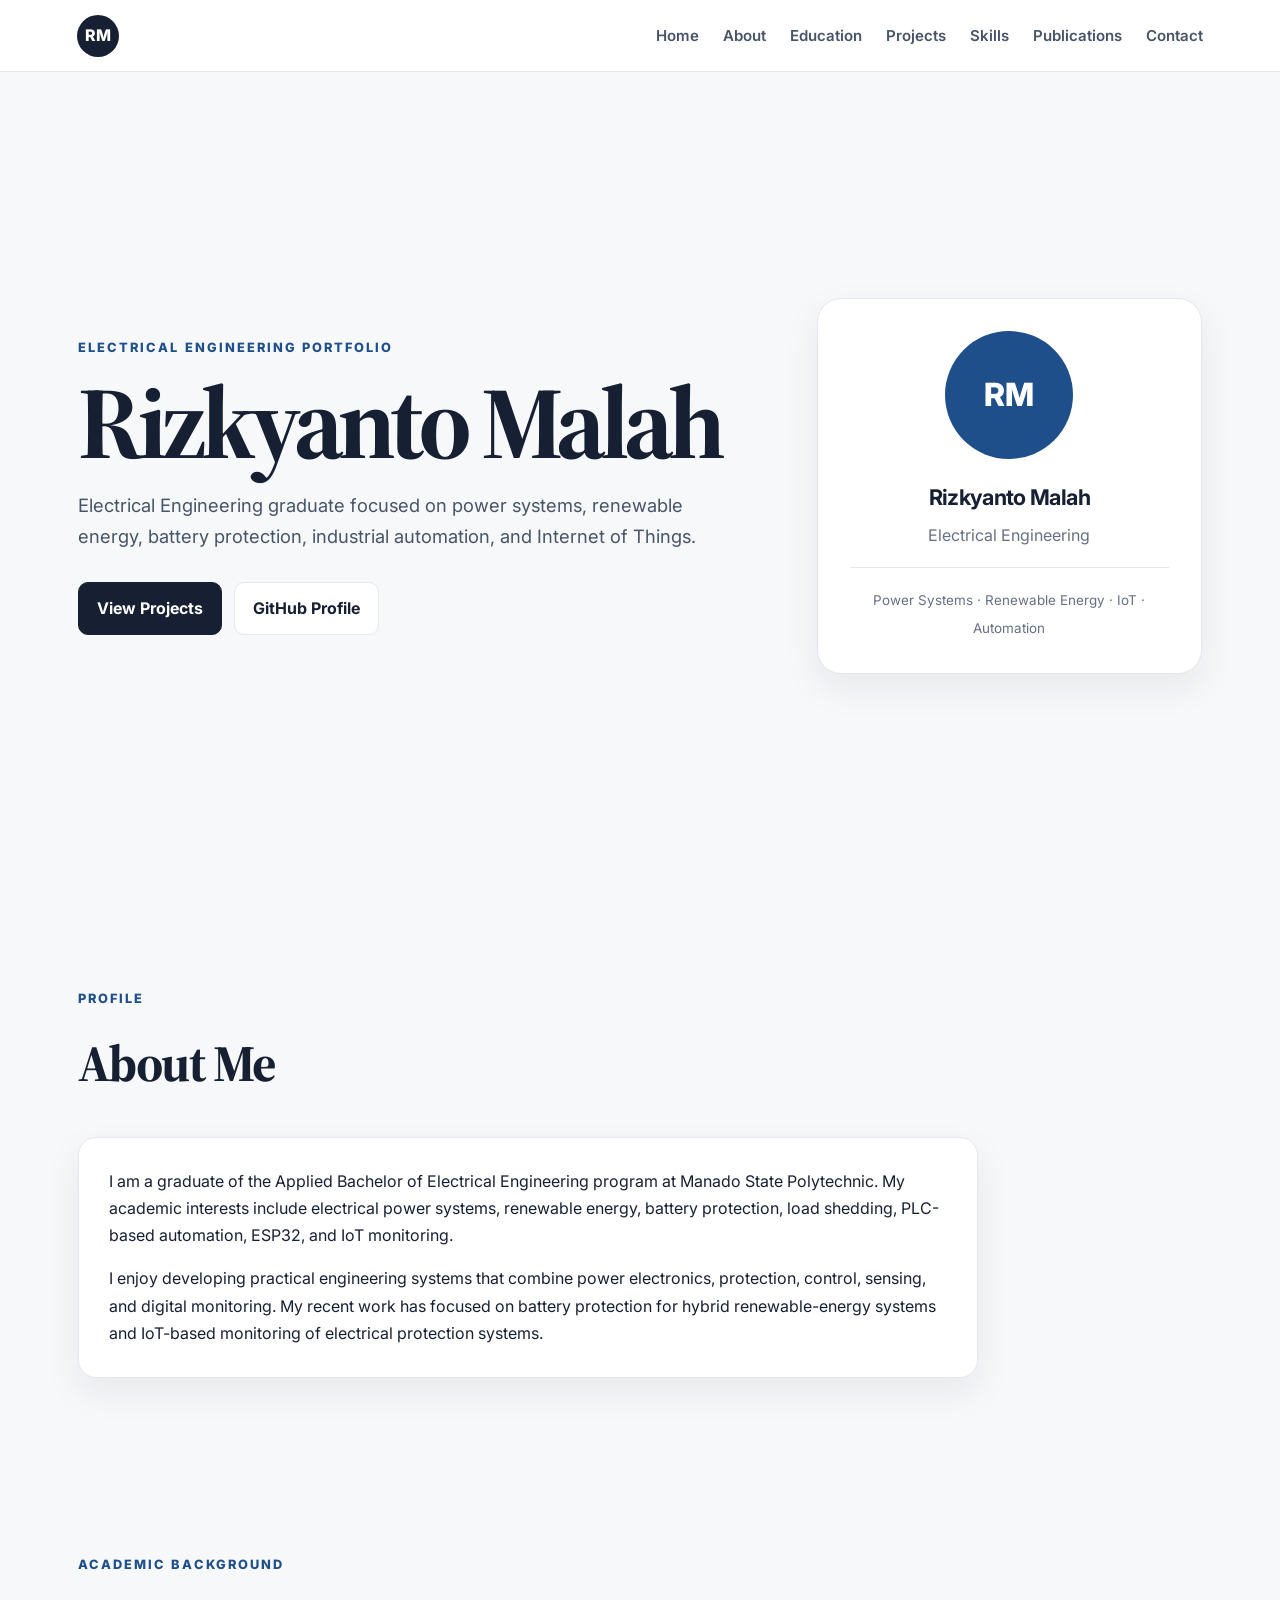
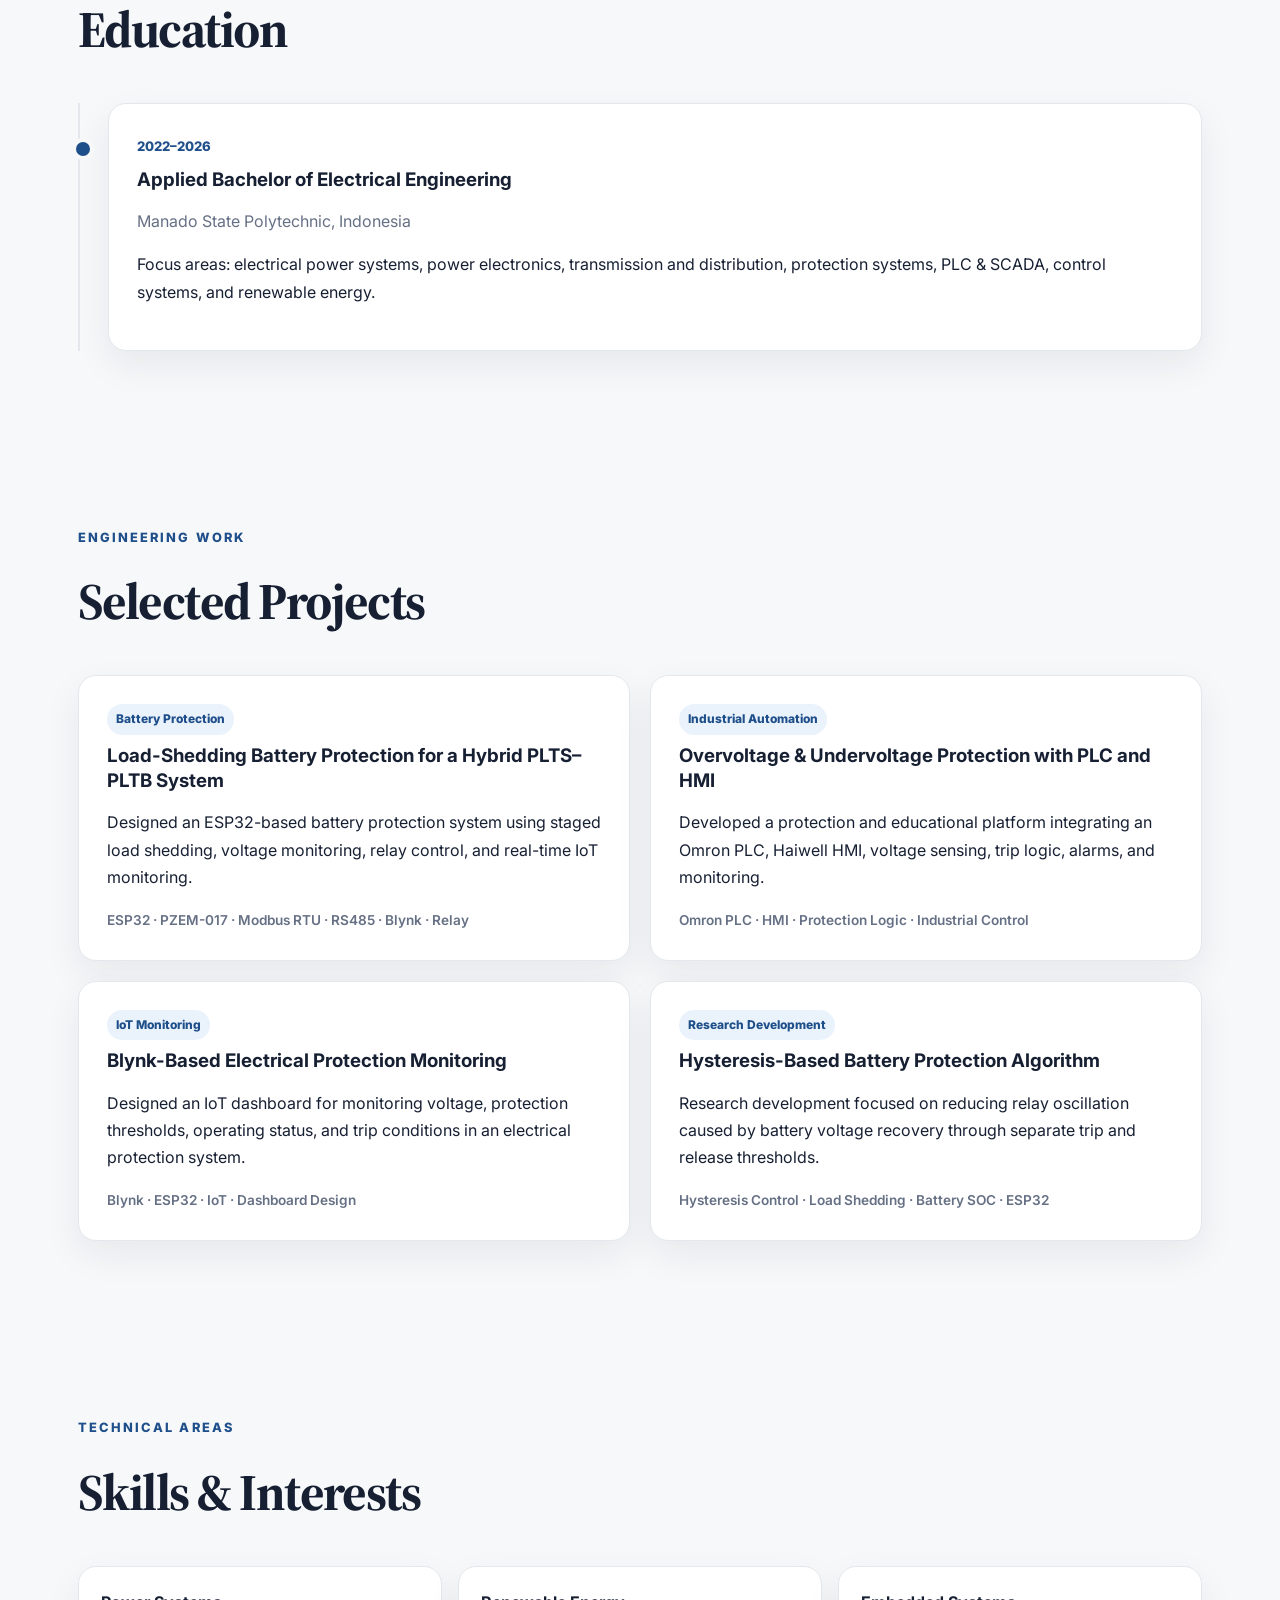
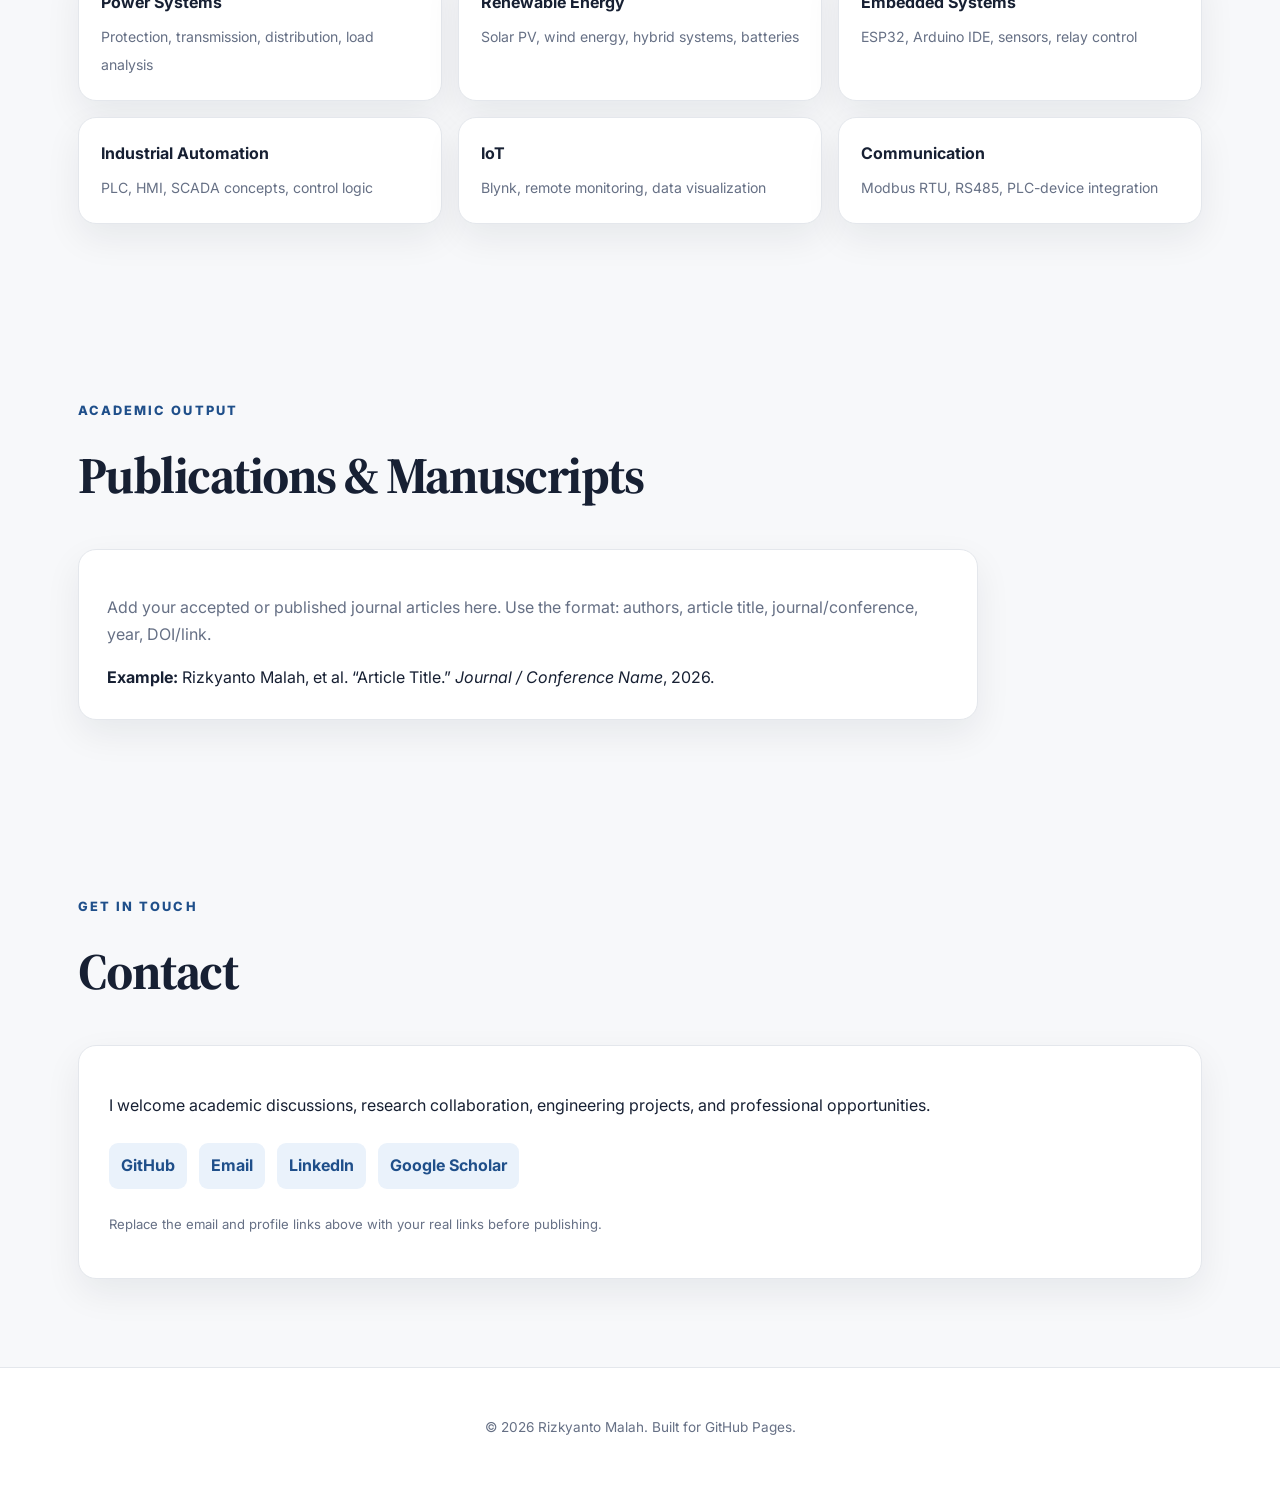
==== index.html @ 4e8d1010 "Add files via upload" ====
<!DOCTYPE html>
<html lang="en">
<head>
  <meta charset="UTF-8" />
  <meta name="viewport" content="width=device-width, initial-scale=1.0" />
  <meta name="description" content="Academic portfolio of Rizkyanto Malah - Electrical Engineering, Power Systems, Renewable Energy, IoT and Automation." />
  <title>Rizkyanto Malah | Electrical Engineering</title>
  <link rel="preconnect" href="https://fonts.googleapis.com">
  <link rel="preconnect" href="https://fonts.gstatic.com" crossorigin>
  <link href="https://fonts.googleapis.com/css2?family=Inter:wght@400;500;600;700;800&family=Source+Serif+4:wght@500;600&display=swap" rel="stylesheet">
  <link rel="stylesheet" href="style.css" />
</head>
<body>
  <header class="topbar">
    <a class="brand" href="#home">RM</a>
    <button class="menu-btn" aria-label="Toggle navigation" onclick="toggleMenu()">☰</button>
    <nav id="nav">
      <a href="#home">Home</a>
      <a href="#about">About</a>
      <a href="#education">Education</a>
      <a href="#projects">Projects</a>
      <a href="#skills">Skills</a>
      <a href="#publications">Publications</a>
      <a href="#contact">Contact</a>
    </nav>
  </header>

  <main>
    <section id="home" class="hero section">
      <div class="hero-copy">
        <p class="eyebrow">Electrical Engineering Portfolio</p>
        <h1>Rizkyanto Malah</h1>
        <p class="lead">
          Electrical Engineering graduate focused on power systems, renewable energy,
          battery protection, industrial automation, and Internet of Things.
        </p>
        <div class="hero-actions">
          <a class="btn primary" href="#projects">View Projects</a>
          <a class="btn ghost" href="https://github.com/rizkyantomalah" target="_blank" rel="noopener">GitHub Profile</a>
        </div>
      </div>
      <div class="profile-card">
        <div class="avatar">RM</div>
        <h2>Rizkyanto Malah</h2>
        <p>Electrical Engineering</p>
        <div class="mini-line"></div>
        <span>Power Systems · Renewable Energy · IoT · Automation</span>
      </div>
    </section>

    <section id="about" class="section">
      <div class="section-heading">
        <p class="eyebrow">Profile</p>
        <h2>About Me</h2>
      </div>
      <div class="prose card">
        <p>
          I am a graduate of the Applied Bachelor of Electrical Engineering program at
          Manado State Polytechnic. My academic interests include electrical power systems,
          renewable energy, battery protection, load shedding, PLC-based automation, ESP32,
          and IoT monitoring.
        </p>
        <p>
          I enjoy developing practical engineering systems that combine power electronics,
          protection, control, sensing, and digital monitoring. My recent work has focused on
          battery protection for hybrid renewable-energy systems and IoT-based monitoring of
          electrical protection systems.
        </p>
      </div>
    </section>

    <section id="education" class="section">
      <div class="section-heading">
        <p class="eyebrow">Academic Background</p>
        <h2>Education</h2>
      </div>
      <div class="timeline">
        <article class="timeline-item card">
          <span class="year">2022–2026</span>
          <h3>Applied Bachelor of Electrical Engineering</h3>
          <p class="muted">Manado State Polytechnic, Indonesia</p>
          <p>
            Focus areas: electrical power systems, power electronics, transmission and
            distribution, protection systems, PLC & SCADA, control systems, and renewable energy.
          </p>
        </article>
      </div>
    </section>

    <section id="projects" class="section">
      <div class="section-heading">
        <p class="eyebrow">Engineering Work</p>
        <h2>Selected Projects</h2>
      </div>

      <div class="grid">
        <article class="project card">
          <span class="tag">Battery Protection</span>
          <h3>Load-Shedding Battery Protection for a Hybrid PLTS–PLTB System</h3>
          <p>
            Designed an ESP32-based battery protection system using staged load shedding,
            voltage monitoring, relay control, and real-time IoT monitoring.
          </p>
          <div class="tech">ESP32 · PZEM-017 · Modbus RTU · RS485 · Blynk · Relay</div>
        </article>

        <article class="project card">
          <span class="tag">Industrial Automation</span>
          <h3>Overvoltage & Undervoltage Protection with PLC and HMI</h3>
          <p>
            Developed a protection and educational platform integrating an Omron PLC,
            Haiwell HMI, voltage sensing, trip logic, alarms, and monitoring.
          </p>
          <div class="tech">Omron PLC · HMI · Protection Logic · Industrial Control</div>
        </article>

        <article class="project card">
          <span class="tag">IoT Monitoring</span>
          <h3>Blynk-Based Electrical Protection Monitoring</h3>
          <p>
            Designed an IoT dashboard for monitoring voltage, protection thresholds,
            operating status, and trip conditions in an electrical protection system.
          </p>
          <div class="tech">Blynk · ESP32 · IoT · Dashboard Design</div>
        </article>

        <article class="project card">
          <span class="tag">Research Development</span>
          <h3>Hysteresis-Based Battery Protection Algorithm</h3>
          <p>
            Research development focused on reducing relay oscillation caused by battery
            voltage recovery through separate trip and release thresholds.
          </p>
          <div class="tech">Hysteresis Control · Load Shedding · Battery SOC · ESP32</div>
        </article>
      </div>
    </section>

    <section id="skills" class="section">
      <div class="section-heading">
        <p class="eyebrow">Technical Areas</p>
        <h2>Skills & Interests</h2>
      </div>
      <div class="skills-grid">
        <div class="card skill"><strong>Power Systems</strong><span>Protection, transmission, distribution, load analysis</span></div>
        <div class="card skill"><strong>Renewable Energy</strong><span>Solar PV, wind energy, hybrid systems, batteries</span></div>
        <div class="card skill"><strong>Embedded Systems</strong><span>ESP32, Arduino IDE, sensors, relay control</span></div>
        <div class="card skill"><strong>Industrial Automation</strong><span>PLC, HMI, SCADA concepts, control logic</span></div>
        <div class="card skill"><strong>IoT</strong><span>Blynk, remote monitoring, data visualization</span></div>
        <div class="card skill"><strong>Communication</strong><span>Modbus RTU, RS485, PLC-device integration</span></div>
      </div>
    </section>

    <section id="publications" class="section">
      <div class="section-heading">
        <p class="eyebrow">Academic Output</p>
        <h2>Publications & Manuscripts</h2>
      </div>
      <div class="card publication">
        <p class="muted">
          Add your accepted or published journal articles here. Use the format:
          authors, article title, journal/conference, year, DOI/link.
        </p>
        <p class="example">
          <strong>Example:</strong> Rizkyanto Malah, et al. “Article Title.”
          <em>Journal / Conference Name</em>, 2026.
        </p>
      </div>
    </section>

    <section id="contact" class="section contact">
      <div class="section-heading">
        <p class="eyebrow">Get in Touch</p>
        <h2>Contact</h2>
      </div>
      <div class="contact-card card">
        <p>
          I welcome academic discussions, research collaboration, engineering projects,
          and professional opportunities.
        </p>
        <div class="contact-links">
          <a href="https://github.com/rizkyantomalah" target="_blank" rel="noopener">GitHub</a>
          <a href="mailto:YOUR_EMAIL@example.com">Email</a>
          <a href="#" title="Replace with your LinkedIn URL">LinkedIn</a>
          <a href="#" title="Replace with your Google Scholar URL">Google Scholar</a>
        </div>
        <p class="note">Replace the email and profile links above with your real links before publishing.</p>
      </div>
    </section>
  </main>

  <footer>
    <p>© <span id="year"></span> Rizkyanto Malah. Built for GitHub Pages.</p>
  </footer>

  <script src="script.js"></script>
</body>
</html>
---- style.css ----
*{box-sizing:border-box}
:root{
  --bg:#f7f8fa;
  --card:#ffffff;
  --text:#172033;
  --muted:#667085;
  --line:#e4e7ec;
  --accent:#1f4f8a;
  --accent-soft:#eaf2fb;
  --shadow:0 14px 36px rgba(16,24,40,.07);
}
html{scroll-behavior:smooth}
body{
  margin:0;
  font-family:Inter,system-ui,-apple-system,Segoe UI,sans-serif;
  color:var(--text);
  background:var(--bg);
  line-height:1.7;
}
a{color:inherit}
.topbar{
  position:sticky; top:0; z-index:30;
  display:flex; align-items:center; gap:28px;
  min-height:72px; padding:0 6vw;
  background:rgba(255,255,255,.94);
  backdrop-filter:blur(14px);
  border-bottom:1px solid var(--line);
}
.brand{
  width:42px;height:42px;display:grid;place-items:center;
  text-decoration:none;font-weight:800;border-radius:50%;
  background:var(--text);color:#fff;
}
nav{display:flex;gap:24px;margin-left:auto}
nav a{text-decoration:none;font-size:.94rem;font-weight:600;color:#475467}
nav a:hover{color:var(--accent)}
.menu-btn{display:none;margin-left:auto;border:0;background:none;font-size:1.5rem}
main{max-width:1180px;margin:auto}
.section{padding:88px 28px}
.hero{
  min-height:calc(100vh - 72px);
  display:grid;grid-template-columns:1.4fr .8fr;
  gap:64px;align-items:center;
}
.eyebrow{
  margin:0 0 10px;
  color:var(--accent);font-size:.8rem;font-weight:800;
  text-transform:uppercase;letter-spacing:.16em;
}
h1{
  font-family:"Source Serif 4",serif;
  margin:.15em 0;font-size:clamp(3rem,8vw,6.6rem);
  line-height:.95;letter-spacing:-.055em;
}
h2{
  font-family:"Source Serif 4",serif;
  margin:0;font-size:clamp(2rem,4vw,3.3rem);
  letter-spacing:-.03em;
}
h3{line-height:1.35;margin:.5rem 0 .7rem}
.lead{max-width:750px;font-size:1.15rem;color:#475467}
.hero-actions{display:flex;gap:12px;flex-wrap:wrap;margin-top:30px}
.btn{
  padding:12px 18px;border-radius:10px;text-decoration:none;font-weight:700;
  border:1px solid var(--line)
}
.btn.primary{background:var(--text);color:#fff;border-color:var(--text)}
.btn.ghost{background:#fff}
.profile-card{
  background:var(--card);border:1px solid var(--line);border-radius:24px;
  box-shadow:var(--shadow);padding:32px;text-align:center;
}
.avatar{
  width:128px;height:128px;border-radius:50%;
  display:grid;place-items:center;margin:0 auto 20px;
  font-size:2rem;font-weight:800;color:#fff;background:var(--accent);
}
.profile-card h2{font-family:Inter,sans-serif;font-size:1.35rem}
.profile-card p{margin:.4rem 0;color:var(--muted)}
.profile-card span{font-size:.84rem;color:var(--muted)}
.mini-line{height:1px;background:var(--line);margin:18px 0}
.section-heading{margin-bottom:30px}
.card{
  background:var(--card);border:1px solid var(--line);
  border-radius:18px;box-shadow:var(--shadow);
}
.prose{padding:30px;max-width:900px}
.prose p:first-child{margin-top:0}
.prose p:last-child{margin-bottom:0}
.timeline{border-left:2px solid var(--line);padding-left:28px}
.timeline-item{padding:28px;position:relative}
.timeline-item:before{
  content:"";position:absolute;left:-37px;top:34px;
  width:14px;height:14px;border-radius:50%;
  background:var(--accent);border:4px solid var(--bg)
}
.year{font-size:.82rem;font-weight:800;color:var(--accent)}
.muted{color:var(--muted)}
.grid{
  display:grid;grid-template-columns:repeat(2,minmax(0,1fr));
  gap:20px
}
.project{padding:28px;transition:.2s ease}
.project:hover{transform:translateY(-3px)}
.tag{
  display:inline-block;padding:5px 9px;border-radius:999px;
  background:var(--accent-soft);color:var(--accent);
  font-size:.75rem;font-weight:800
}
.tech{margin-top:18px;color:var(--muted);font-size:.85rem;font-weight:600}
.skills-grid{
  display:grid;grid-template-columns:repeat(3,minmax(0,1fr));
  gap:16px
}
.skill{padding:22px}
.skill strong{display:block;margin-bottom:7px}
.skill span{font-size:.88rem;color:var(--muted)}
.publication{padding:28px;max-width:900px}
.example{margin-bottom:0}
.contact-card{padding:30px}
.contact-links{display:flex;gap:12px;flex-wrap:wrap;margin:24px 0}
.contact-links a{
  text-decoration:none;font-weight:700;padding:9px 12px;
  background:var(--accent-soft);color:var(--accent);border-radius:9px
}
.note{font-size:.82rem;color:var(--muted)}
footer{
  text-align:center;padding:34px 20px;border-top:1px solid var(--line);
  color:var(--muted);font-size:.85rem;background:#fff
}
@media(max-width:820px){
  .hero{grid-template-columns:1fr;gap:35px;padding-top:55px}
  .profile-card{max-width:460px}
  .grid,.skills-grid{grid-template-columns:1fr}
  .menu-btn{display:block}
  nav{
    display:none;position:absolute;left:0;right:0;top:72px;
    background:#fff;border-bottom:1px solid var(--line);
    padding:18px 6vw;flex-direction:column;gap:14px
  }
  nav.open{display:flex}
}
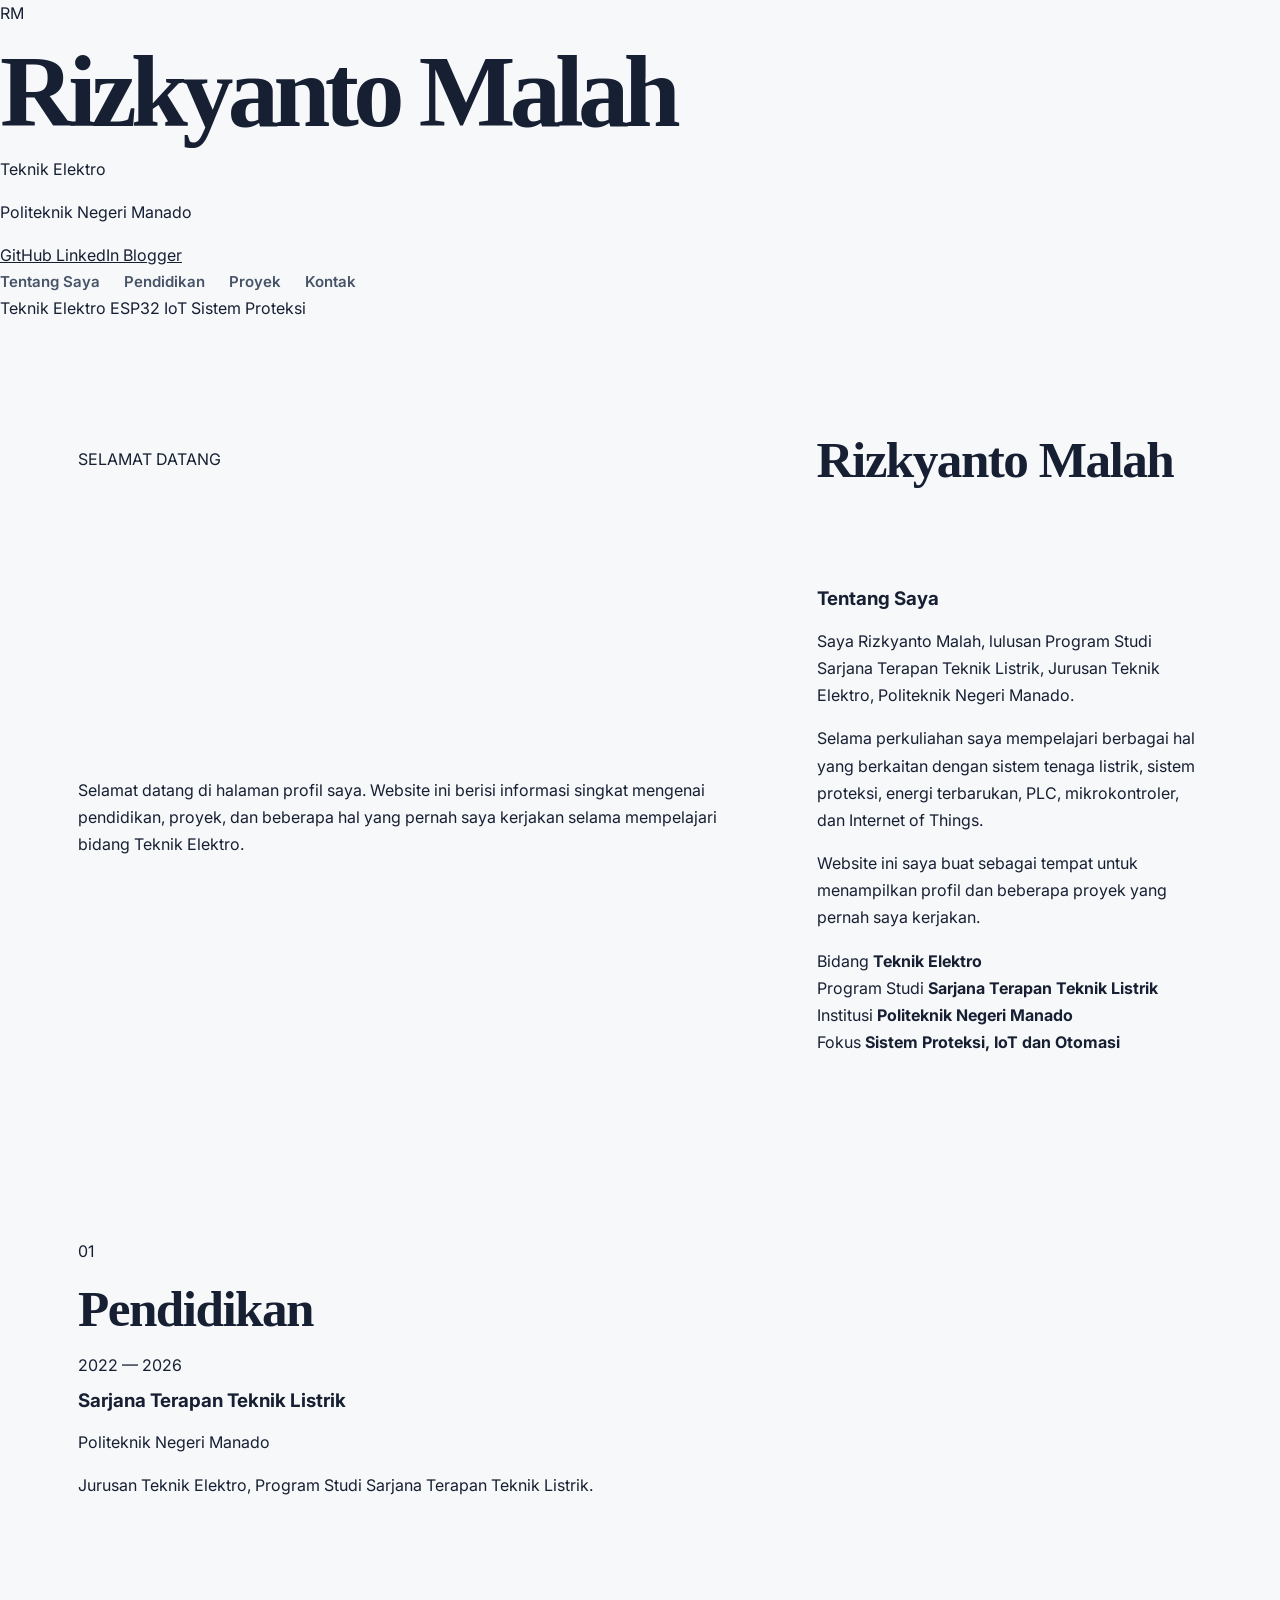
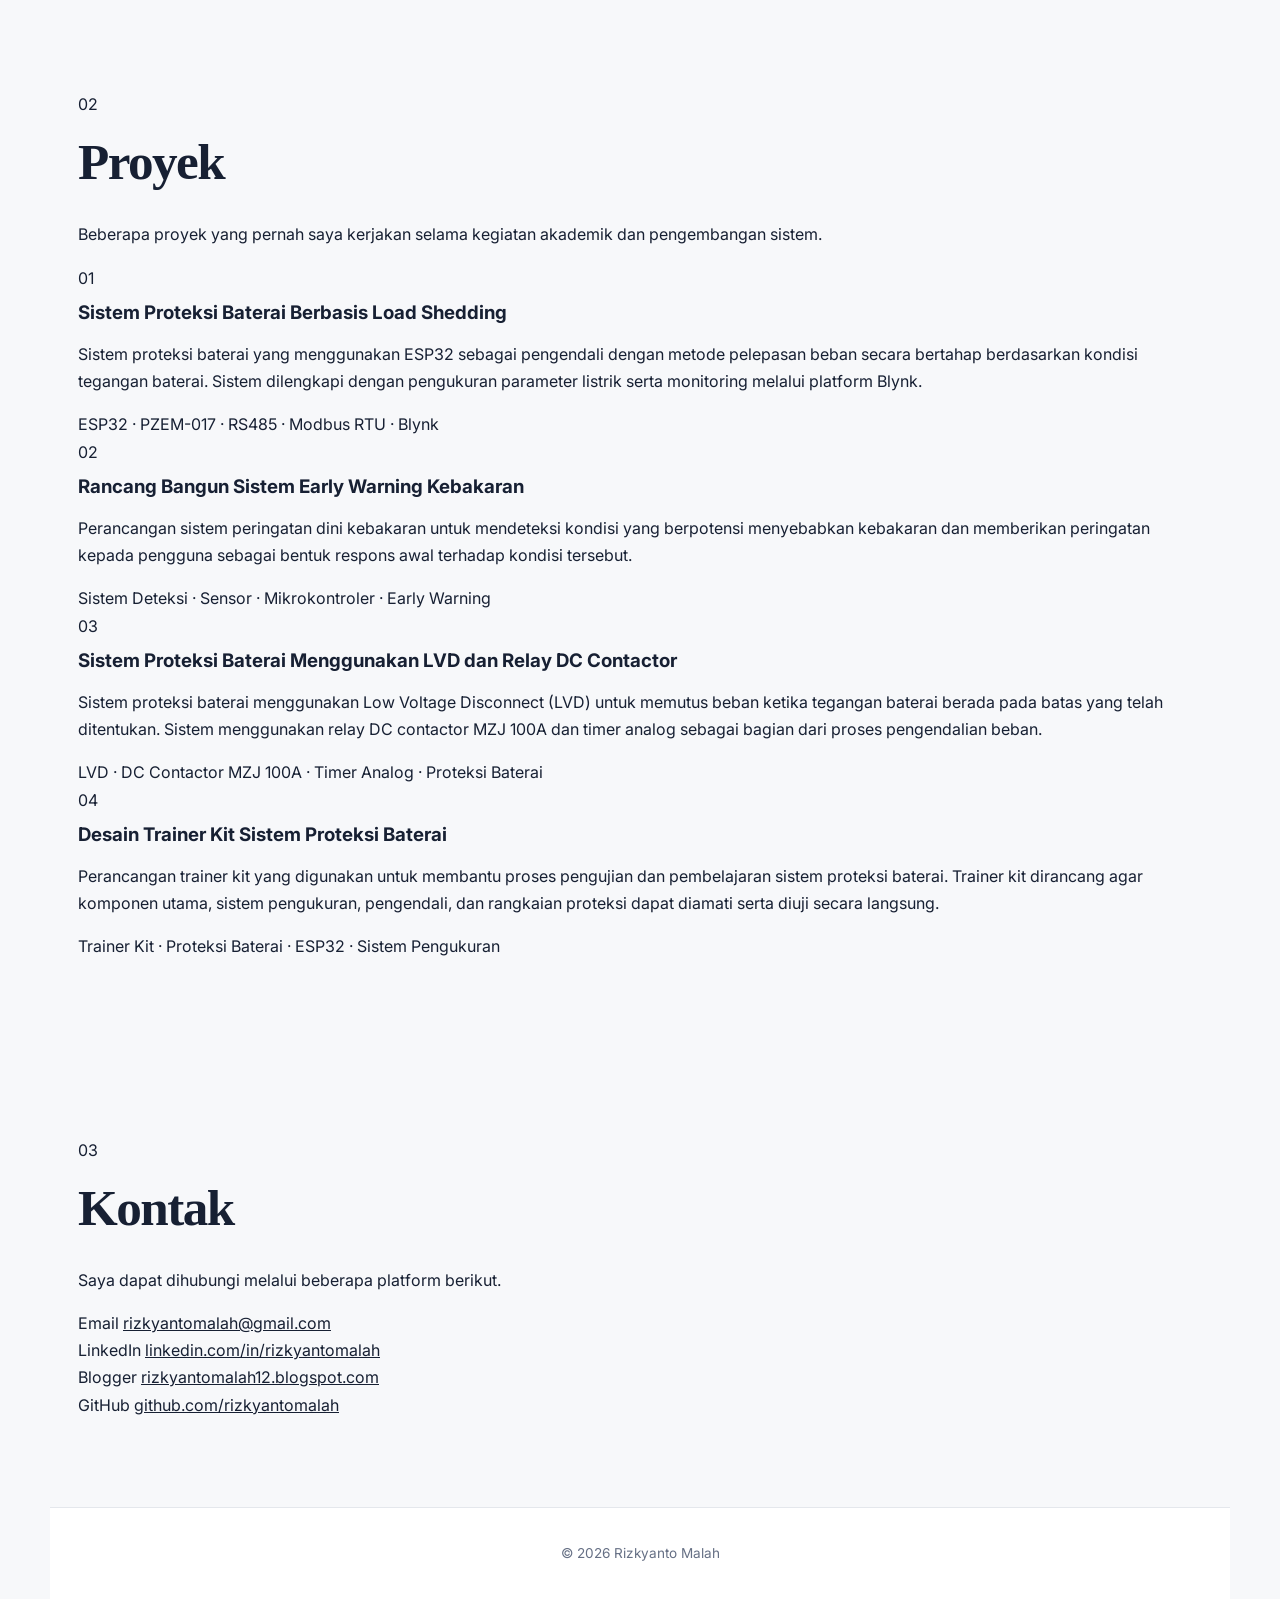
==== commit 338b0e8b: "Update index.html" ====
--- a/index.html
+++ b/index.html
@@ -1,198 +1,673 @@
 <!DOCTYPE html>
-<html lang="en">
+<html lang="id">
+
 <head>
-  <meta charset="UTF-8" />
-  <meta name="viewport" content="width=device-width, initial-scale=1.0" />
-  <meta name="description" content="Academic portfolio of Rizkyanto Malah - Electrical Engineering, Power Systems, Renewable Energy, IoT and Automation." />
-  <title>Rizkyanto Malah | Electrical Engineering</title>
-  <link rel="preconnect" href="https://fonts.googleapis.com">
-  <link rel="preconnect" href="https://fonts.gstatic.com" crossorigin>
-  <link href="https://fonts.googleapis.com/css2?family=Inter:wght@400;500;600;700;800&family=Source+Serif+4:wght@500;600&display=swap" rel="stylesheet">
-  <link rel="stylesheet" href="style.css" />
+    <meta charset="UTF-8">
+    <meta name="viewport" content="width=device-width, initial-scale=1.0">
+
+    <meta name="description"
+          content="Profil Rizkyanto Malah - Teknik Elektro">
+
+    <title>Rizkyanto Malah | Profil</title>
+
+    <link rel="preconnect" href="https://fonts.googleapis.com">
+    <link rel="preconnect" href="https://fonts.gstatic.com" crossorigin>
+
+    <link
+        href="https://fonts.googleapis.com/css2?family=Inter:wght@400;500;600;700&family=Libre+Baskerville:wght@700&display=swap"
+        rel="stylesheet">
+
+    <link rel="stylesheet" href="style.css">
 </head>
+
 <body>
-  <header class="topbar">
-    <a class="brand" href="#home">RM</a>
-    <button class="menu-btn" aria-label="Toggle navigation" onclick="toggleMenu()">☰</button>
-    <nav id="nav">
-      <a href="#home">Home</a>
-      <a href="#about">About</a>
-      <a href="#education">Education</a>
-      <a href="#projects">Projects</a>
-      <a href="#skills">Skills</a>
-      <a href="#publications">Publications</a>
-      <a href="#contact">Contact</a>
+
+
+<!-- ======================================================
+                     SIDEBAR
+====================================================== -->
+
+<aside class="sidebar">
+
+    <div class="profile">
+
+        <div class="photo-wrap">
+
+            <div class="photo-placeholder">
+                RM
+            </div>
+
+            <!--
+            Jika nanti ingin menggunakan foto:
+
+            <img
+                src="profile.jpg"
+                alt="Rizkyanto Malah"
+                class="profile-photo"
+            >
+            -->
+
+        </div>
+
+
+        <h1>Rizkyanto Malah</h1>
+
+        <p class="role">
+            Teknik Elektro
+        </p>
+
+        <p class="institution">
+            Politeknik Negeri Manado
+        </p>
+
+
+        <div class="social">
+
+            <a
+                href="https://github.com/rizkyantomalah"
+                target="_blank">
+                GitHub
+            </a>
+
+            <a
+                href="https://www.linkedin.com/in/rizkyantomalah"
+                target="_blank">
+                LinkedIn
+            </a>
+
+            <a
+                href="https://rizkyantomalah12.blogspot.com/?m=1"
+                target="_blank">
+                Blogger
+            </a>
+
+        </div>
+
+    </div>
+
+
+    <!-- MENU -->
+
+    <nav>
+
+        <a href="#tentang" class="active">
+            Tentang Saya
+        </a>
+
+        <a href="#pendidikan">
+            Pendidikan
+        </a>
+
+        <a href="#proyek">
+            Proyek
+        </a>
+
+        <a href="#kontak">
+            Kontak
+        </a>
+
     </nav>
-  </header>
-
-  <main>
-    <section id="home" class="hero section">
-      <div class="hero-copy">
-        <p class="eyebrow">Electrical Engineering Portfolio</p>
-        <h1>Rizkyanto Malah</h1>
-        <p class="lead">
-          Electrical Engineering graduate focused on power systems, renewable energy,
-          battery protection, industrial automation, and Internet of Things.
+
+
+    <div class="sidebar-footer">
+
+        <span>Teknik Elektro</span>
+
+        <span>ESP32</span>
+
+        <span>IoT</span>
+
+        <span>Sistem Proteksi</span>
+
+    </div>
+
+</aside>
+
+
+
+<!-- ======================================================
+                     KONTEN UTAMA
+====================================================== -->
+
+<main class="content">
+
+
+<!-- ======================================================
+                  TENTANG SAYA
+====================================================== -->
+
+<section id="tentang" class="section hero">
+
+
+    <!-- SELAMAT DATANG -->
+
+    <div class="welcome-wrapper">
+
+        <p class="welcome-text">
+            SELAMAT DATANG
         </p>
-        <div class="hero-actions">
-          <a class="btn primary" href="#projects">View Projects</a>
-          <a class="btn ghost" href="https://github.com/rizkyantomalah" target="_blank" rel="noopener">GitHub Profile</a>
-        </div>
-      </div>
-      <div class="profile-card">
-        <div class="avatar">RM</div>
-        <h2>Rizkyanto Malah</h2>
-        <p>Electrical Engineering</p>
-        <div class="mini-line"></div>
-        <span>Power Systems · Renewable Energy · IoT · Automation</span>
-      </div>
-    </section>
-
-    <section id="about" class="section">
-      <div class="section-heading">
-        <p class="eyebrow">Profile</p>
-        <h2>About Me</h2>
-      </div>
-      <div class="prose card">
-        <p>
-          I am a graduate of the Applied Bachelor of Electrical Engineering program at
-          Manado State Polytechnic. My academic interests include electrical power systems,
-          renewable energy, battery protection, load shedding, PLC-based automation, ESP32,
-          and IoT monitoring.
-        </p>
-        <p>
-          I enjoy developing practical engineering systems that combine power electronics,
-          protection, control, sensing, and digital monitoring. My recent work has focused on
-          battery protection for hybrid renewable-energy systems and IoT-based monitoring of
-          electrical protection systems.
-        </p>
-      </div>
-    </section>
-
-    <section id="education" class="section">
-      <div class="section-heading">
-        <p class="eyebrow">Academic Background</p>
-        <h2>Education</h2>
-      </div>
-      <div class="timeline">
-        <article class="timeline-item card">
-          <span class="year">2022–2026</span>
-          <h3>Applied Bachelor of Electrical Engineering</h3>
-          <p class="muted">Manado State Polytechnic, Indonesia</p>
-          <p>
-            Focus areas: electrical power systems, power electronics, transmission and
-            distribution, protection systems, PLC & SCADA, control systems, and renewable energy.
-          </p>
+
+    </div>
+
+
+    <!-- NAMA -->
+
+    <h2 class="jelly-name">
+        Rizkyanto Malah
+    </h2>
+
+
+    <p class="headline">
+
+        Selamat datang di halaman profil saya.
+        Website ini berisi informasi singkat mengenai pendidikan,
+        proyek, dan beberapa hal yang pernah saya kerjakan
+        selama mempelajari bidang Teknik Elektro.
+
+    </p>
+
+
+    <div class="intro-grid">
+
+
+        <div>
+
+            <h3>
+                Tentang Saya
+            </h3>
+
+            <p>
+
+                Saya Rizkyanto Malah, lulusan Program Studi
+                Sarjana Terapan Teknik Listrik, Jurusan Teknik Elektro,
+                Politeknik Negeri Manado.
+
+            </p>
+
+            <p>
+
+                Selama perkuliahan saya mempelajari berbagai hal
+                yang berkaitan dengan sistem tenaga listrik,
+                sistem proteksi, energi terbarukan, PLC,
+                mikrokontroler, dan Internet of Things.
+
+            </p>
+
+            <p>
+
+                Website ini saya buat sebagai tempat untuk
+                menampilkan profil dan beberapa proyek yang
+                pernah saya kerjakan.
+
+            </p>
+
+        </div>
+
+
+
+        <div class="quick-info">
+
+
+            <div>
+
+                <span>
+                    Bidang
+                </span>
+
+                <strong>
+                    Teknik Elektro
+                </strong>
+
+            </div>
+
+
+            <div>
+
+                <span>
+                    Program Studi
+                </span>
+
+                <strong>
+                    Sarjana Terapan Teknik Listrik
+                </strong>
+
+            </div>
+
+
+            <div>
+
+                <span>
+                    Institusi
+                </span>
+
+                <strong>
+                    Politeknik Negeri Manado
+                </strong>
+
+            </div>
+
+
+            <div>
+
+                <span>
+                    Fokus
+                </span>
+
+                <strong>
+                    Sistem Proteksi, IoT dan Otomasi
+                </strong>
+
+            </div>
+
+
+        </div>
+
+
+    </div>
+
+
+</section>
+
+
+
+<!-- ======================================================
+                     PENDIDIKAN
+====================================================== -->
+
+<section id="pendidikan" class="section">
+
+
+    <div class="section-title">
+
+        <span>
+            01
+        </span>
+
+        <h2>
+            Pendidikan
+        </h2>
+
+    </div>
+
+
+    <div class="entry">
+
+
+        <div class="entry-year">
+
+            2022 — 2026
+
+        </div>
+
+
+        <div class="entry-body">
+
+
+            <h3>
+                Sarjana Terapan Teknik Listrik
+            </h3>
+
+
+            <p class="sub">
+                Politeknik Negeri Manado
+            </p>
+
+
+            <p>
+                Jurusan Teknik Elektro,
+                Program Studi Sarjana Terapan Teknik Listrik.
+            </p>
+
+
+        </div>
+
+
+    </div>
+
+
+</section>
+
+
+
+<!-- ======================================================
+                         PROYEK
+====================================================== -->
+
+<section id="proyek" class="section">
+
+
+    <div class="section-title">
+
+        <span>
+            02
+        </span>
+
+        <h2>
+            Proyek
+        </h2>
+
+    </div>
+
+
+    <p class="section-note">
+
+        Beberapa proyek yang pernah saya kerjakan
+        selama kegiatan akademik dan pengembangan sistem.
+
+    </p>
+
+
+    <div class="project-list">
+
+
+        <!-- PROYEK 1 -->
+
+        <article>
+
+
+            <div class="project-number">
+                01
+            </div>
+
+
+            <div>
+
+
+                <h3>
+                    Sistem Proteksi Baterai Berbasis Load Shedding
+                </h3>
+
+
+                <p>
+
+                    Sistem proteksi baterai yang menggunakan
+                    ESP32 sebagai pengendali dengan metode
+                    pelepasan beban secara bertahap berdasarkan
+                    kondisi tegangan baterai. Sistem dilengkapi
+                    dengan pengukuran parameter listrik serta
+                    monitoring melalui platform Blynk.
+
+                </p>
+
+
+                <span class="stack">
+
+                    ESP32 · PZEM-017 · RS485 ·
+                    Modbus RTU · Blynk
+
+                </span>
+
+
+            </div>
+
+
         </article>
-      </div>
-    </section>
-
-    <section id="projects" class="section">
-      <div class="section-heading">
-        <p class="eyebrow">Engineering Work</p>
-        <h2>Selected Projects</h2>
-      </div>
-
-      <div class="grid">
-        <article class="project card">
-          <span class="tag">Battery Protection</span>
-          <h3>Load-Shedding Battery Protection for a Hybrid PLTS–PLTB System</h3>
-          <p>
-            Designed an ESP32-based battery protection system using staged load shedding,
-            voltage monitoring, relay control, and real-time IoT monitoring.
-          </p>
-          <div class="tech">ESP32 · PZEM-017 · Modbus RTU · RS485 · Blynk · Relay</div>
+
+
+
+        <!-- PROYEK 2 -->
+
+        <article>
+
+
+            <div class="project-number">
+                02
+            </div>
+
+
+            <div>
+
+
+                <h3>
+                    Rancang Bangun Sistem Early Warning Kebakaran
+                </h3>
+
+
+                <p>
+
+                    Perancangan sistem peringatan dini kebakaran
+                    untuk mendeteksi kondisi yang berpotensi
+                    menyebabkan kebakaran dan memberikan
+                    peringatan kepada pengguna sebagai bentuk
+                    respons awal terhadap kondisi tersebut.
+
+                </p>
+
+
+                <span class="stack">
+
+                    Sistem Deteksi · Sensor ·
+                    Mikrokontroler · Early Warning
+
+                </span>
+
+
+            </div>
+
+
         </article>
 
-        <article class="project card">
-          <span class="tag">Industrial Automation</span>
-          <h3>Overvoltage & Undervoltage Protection with PLC and HMI</h3>
-          <p>
-            Developed a protection and educational platform integrating an Omron PLC,
-            Haiwell HMI, voltage sensing, trip logic, alarms, and monitoring.
-          </p>
-          <div class="tech">Omron PLC · HMI · Protection Logic · Industrial Control</div>
+
+
+        <!-- PROYEK 3 -->
+
+        <article>
+
+
+            <div class="project-number">
+                03
+            </div>
+
+
+            <div>
+
+
+                <h3>
+                    Sistem Proteksi Baterai Menggunakan LVD
+                    dan Relay DC Contactor
+                </h3>
+
+
+                <p>
+
+                    Sistem proteksi baterai menggunakan
+                    Low Voltage Disconnect (LVD) untuk
+                    memutus beban ketika tegangan baterai
+                    berada pada batas yang telah ditentukan.
+                    Sistem menggunakan relay DC contactor
+                    MZJ 100A dan timer analog sebagai bagian
+                    dari proses pengendalian beban.
+
+                </p>
+
+
+                <span class="stack">
+
+                    LVD · DC Contactor MZJ 100A ·
+                    Timer Analog · Proteksi Baterai
+
+                </span>
+
+
+            </div>
+
+
         </article>
 
-        <article class="project card">
-          <span class="tag">IoT Monitoring</span>
-          <h3>Blynk-Based Electrical Protection Monitoring</h3>
-          <p>
-            Designed an IoT dashboard for monitoring voltage, protection thresholds,
-            operating status, and trip conditions in an electrical protection system.
-          </p>
-          <div class="tech">Blynk · ESP32 · IoT · Dashboard Design</div>
+
+
+        <!-- PROYEK 4 -->
+
+        <article>
+
+
+            <div class="project-number">
+                04
+            </div>
+
+
+            <div>
+
+
+                <h3>
+                    Desain Trainer Kit Sistem Proteksi Baterai
+                </h3>
+
+
+                <p>
+
+                    Perancangan trainer kit yang digunakan untuk
+                    membantu proses pengujian dan pembelajaran
+                    sistem proteksi baterai. Trainer kit dirancang
+                    agar komponen utama, sistem pengukuran,
+                    pengendali, dan rangkaian proteksi dapat
+                    diamati serta diuji secara langsung.
+
+                </p>
+
+
+                <span class="stack">
+
+                    Trainer Kit · Proteksi Baterai ·
+                    ESP32 · Sistem Pengukuran
+
+                </span>
+
+
+            </div>
+
+
         </article>
 
-        <article class="project card">
-          <span class="tag">Research Development</span>
-          <h3>Hysteresis-Based Battery Protection Algorithm</h3>
-          <p>
-            Research development focused on reducing relay oscillation caused by battery
-            voltage recovery through separate trip and release thresholds.
-          </p>
-          <div class="tech">Hysteresis Control · Load Shedding · Battery SOC · ESP32</div>
-        </article>
-      </div>
-    </section>
-
-    <section id="skills" class="section">
-      <div class="section-heading">
-        <p class="eyebrow">Technical Areas</p>
-        <h2>Skills & Interests</h2>
-      </div>
-      <div class="skills-grid">
-        <div class="card skill"><strong>Power Systems</strong><span>Protection, transmission, distribution, load analysis</span></div>
-        <div class="card skill"><strong>Renewable Energy</strong><span>Solar PV, wind energy, hybrid systems, batteries</span></div>
-        <div class="card skill"><strong>Embedded Systems</strong><span>ESP32, Arduino IDE, sensors, relay control</span></div>
-        <div class="card skill"><strong>Industrial Automation</strong><span>PLC, HMI, SCADA concepts, control logic</span></div>
-        <div class="card skill"><strong>IoT</strong><span>Blynk, remote monitoring, data visualization</span></div>
-        <div class="card skill"><strong>Communication</strong><span>Modbus RTU, RS485, PLC-device integration</span></div>
-      </div>
-    </section>
-
-    <section id="publications" class="section">
-      <div class="section-heading">
-        <p class="eyebrow">Academic Output</p>
-        <h2>Publications & Manuscripts</h2>
-      </div>
-      <div class="card publication">
-        <p class="muted">
-          Add your accepted or published journal articles here. Use the format:
-          authors, article title, journal/conference, year, DOI/link.
-        </p>
-        <p class="example">
-          <strong>Example:</strong> Rizkyanto Malah, et al. “Article Title.”
-          <em>Journal / Conference Name</em>, 2026.
-        </p>
-      </div>
-    </section>
-
-    <section id="contact" class="section contact">
-      <div class="section-heading">
-        <p class="eyebrow">Get in Touch</p>
-        <h2>Contact</h2>
-      </div>
-      <div class="contact-card card">
-        <p>
-          I welcome academic discussions, research collaboration, engineering projects,
-          and professional opportunities.
-        </p>
-        <div class="contact-links">
-          <a href="https://github.com/rizkyantomalah" target="_blank" rel="noopener">GitHub</a>
-          <a href="mailto:YOUR_EMAIL@example.com">Email</a>
-          <a href="#" title="Replace with your LinkedIn URL">LinkedIn</a>
-          <a href="#" title="Replace with your Google Scholar URL">Google Scholar</a>
-        </div>
-        <p class="note">Replace the email and profile links above with your real links before publishing.</p>
-      </div>
-    </section>
-  </main>
-
-  <footer>
-    <p>© <span id="year"></span> Rizkyanto Malah. Built for GitHub Pages.</p>
-  </footer>
-
-  <script src="script.js"></script>
+
+    </div>
+
+
+</section>
+
+
+
+<!-- ======================================================
+                        KONTAK
+====================================================== -->
+
+<section id="kontak" class="section contact-section">
+
+
+    <div class="section-title">
+
+        <span>
+            03
+        </span>
+
+        <h2>
+            Kontak
+        </h2>
+
+    </div>
+
+
+    <p>
+
+        Saya dapat dihubungi melalui beberapa
+        platform berikut.
+
+    </p>
+
+
+    <div class="contact-table">
+
+
+        <div>
+
+            <span>
+                Email
+            </span>
+
+            <a href="mailto:rizkyantomalah@gmail.com">
+
+                rizkyantomalah@gmail.com
+
+            </a>
+
+        </div>
+
+
+        <div>
+
+            <span>
+                LinkedIn
+            </span>
+
+            <a
+                href="https://www.linkedin.com/in/rizkyantomalah"
+                target="_blank">
+
+                linkedin.com/in/rizkyantomalah
+
+            </a>
+
+        </div>
+
+
+        <div>
+
+            <span>
+                Blogger
+            </span>
+
+            <a
+                href="https://rizkyantomalah12.blogspot.com/?m=1"
+                target="_blank">
+
+                rizkyantomalah12.blogspot.com
+
+            </a>
+
+        </div>
+
+
+        <div>
+
+            <span>
+                GitHub
+            </span>
+
+            <a
+                href="https://github.com/rizkyantomalah"
+                target="_blank">
+
+                github.com/rizkyantomalah
+
+            </a>
+
+        </div>
+
+
+    </div>
+
+
+</section>
+
+
+
+<!-- ======================================================
+                        FOOTER
+====================================================== -->
+
+<footer>
+
+    © <span id="year"></span>
+    Rizkyanto Malah
+
+</footer>
+
+
+</main>
+
+
+<script src="script.js"></script>
+
 </body>
+
 </html>
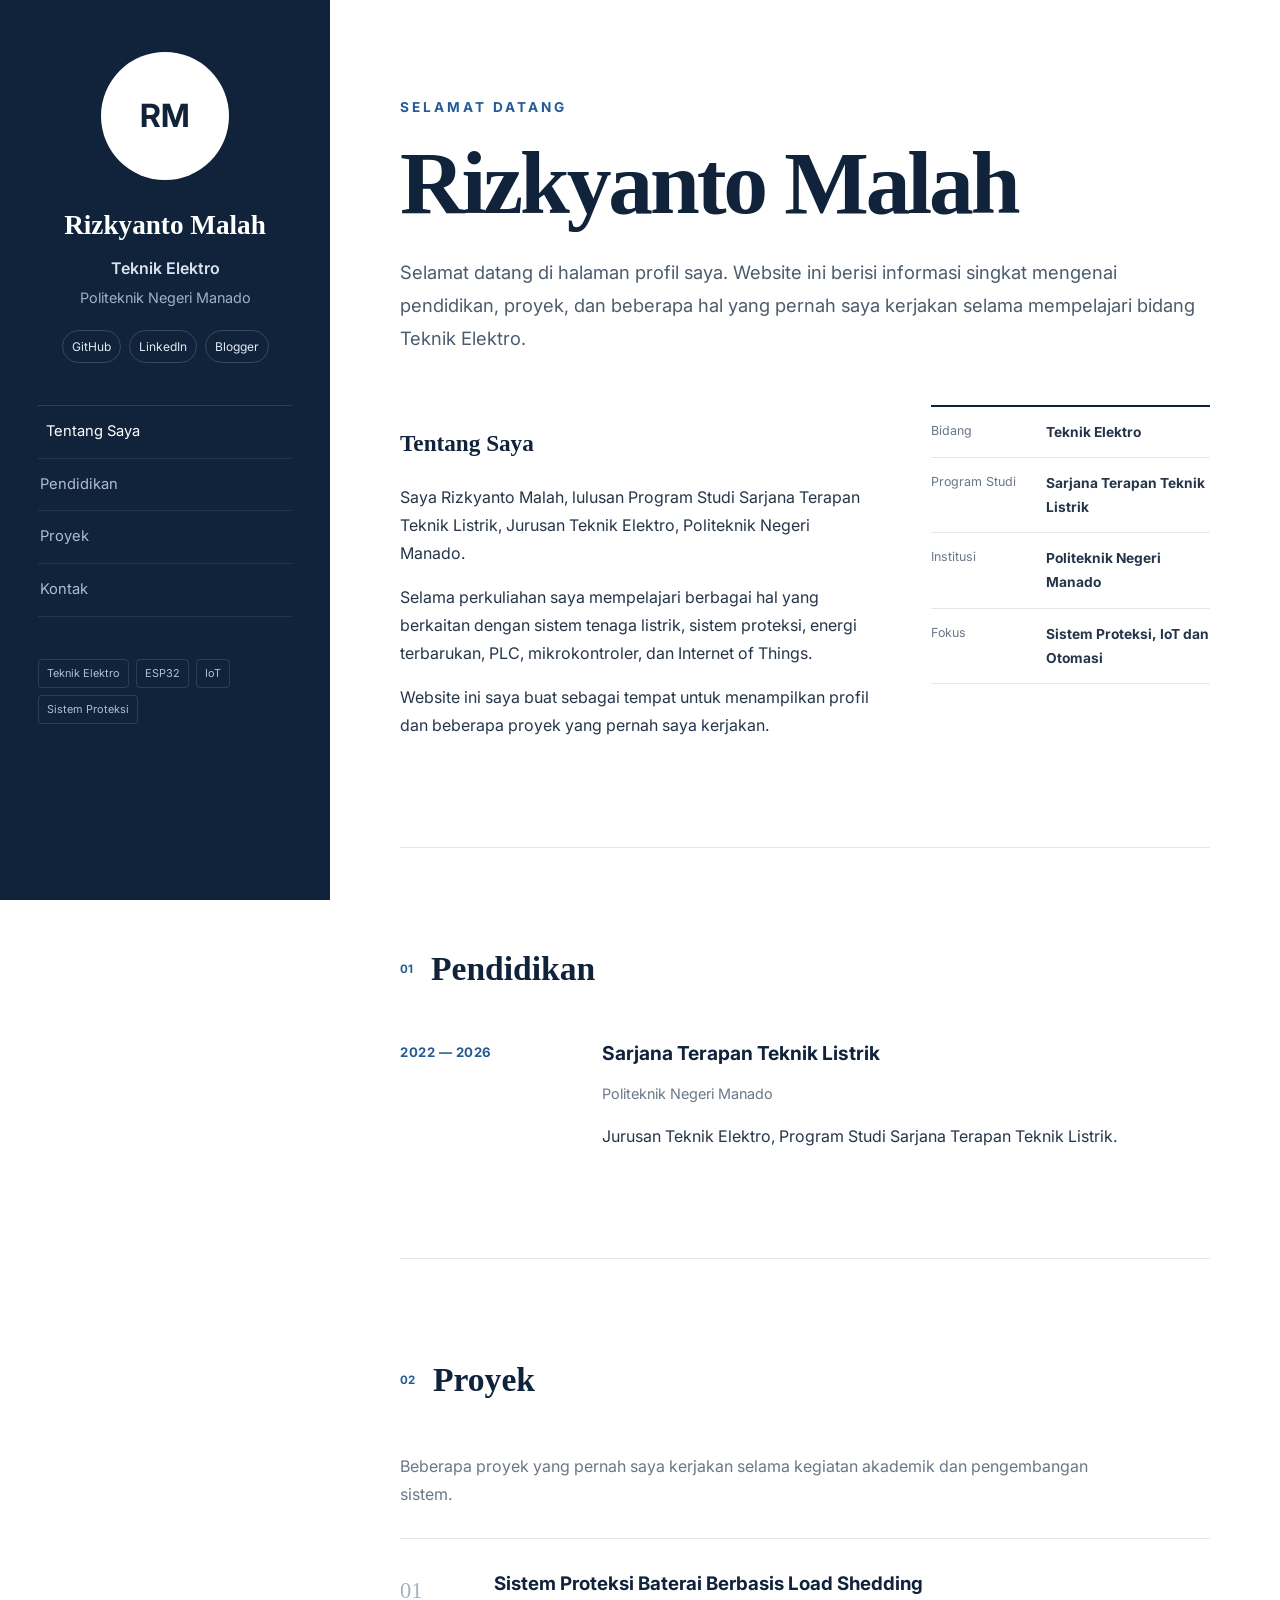
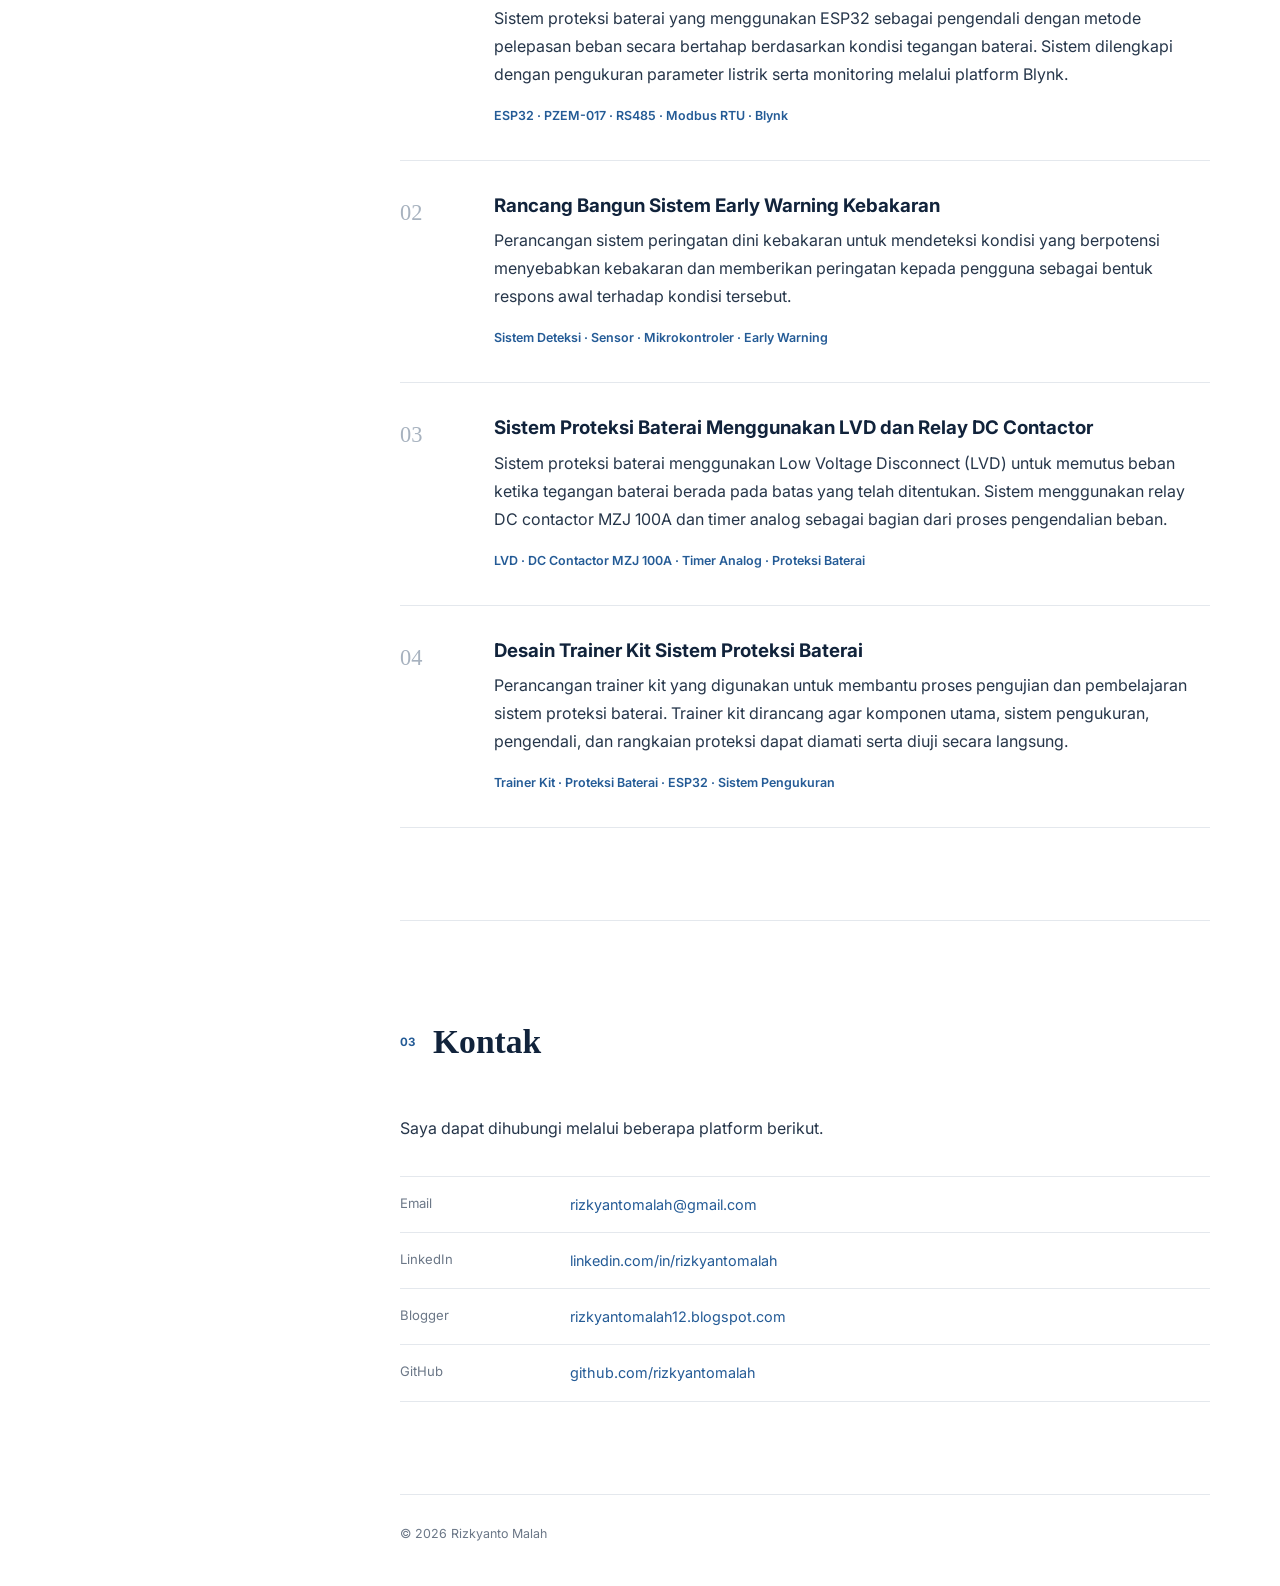
==== commit 0a42174a: "Update index.html" ====
--- a/index.html
+++ b/index.html
@@ -10,6 +10,9 @@
 
     <title>Rizkyanto Malah | Profil</title>
 
+    <!-- FAVICON -->
+    <link rel="icon" type="image/png" href="favicon.png">
+
     <link rel="preconnect" href="https://fonts.googleapis.com">
     <link rel="preconnect" href="https://fonts.gstatic.com" crossorigin>
 
@@ -19,6 +22,7 @@
 
     <link rel="stylesheet" href="style.css">
 </head>
+
 
 <body>
 
@@ -170,6 +174,8 @@
     <div class="intro-grid">
 
 
+        <!-- TENTANG SAYA -->
+
         <div>
 
             <h3>
@@ -204,6 +210,7 @@
         </div>
 
 
+        <!-- INFORMASI SINGKAT -->
 
         <div class="quick-info">
 
@@ -578,6 +585,8 @@
     <div class="contact-table">
 
 
+        <!-- EMAIL -->
+
         <div>
 
             <span>
@@ -593,6 +602,8 @@
         </div>
 
 
+        <!-- LINKEDIN -->
+
         <div>
 
             <span>
@@ -610,6 +621,8 @@
         </div>
 
 
+        <!-- BLOGGER -->
+
         <div>
 
             <span>
@@ -627,6 +640,8 @@
         </div>
 
 
+        <!-- GITHUB -->
+
         <div>
 
             <span>
--- a/style.css
+++ b/style.css
@@ -1,142 +1,1065 @@
-*{box-sizing:border-box}
-:root{
-  --bg:#f7f8fa;
-  --card:#ffffff;
-  --text:#172033;
-  --muted:#667085;
-  --line:#e4e7ec;
-  --accent:#1f4f8a;
-  --accent-soft:#eaf2fb;
-  --shadow:0 14px 36px rgba(16,24,40,.07);
-}
-html{scroll-behavior:smooth}
-body{
-  margin:0;
-  font-family:Inter,system-ui,-apple-system,Segoe UI,sans-serif;
-  color:var(--text);
-  background:var(--bg);
-  line-height:1.7;
-}
-a{color:inherit}
-.topbar{
-  position:sticky; top:0; z-index:30;
-  display:flex; align-items:center; gap:28px;
-  min-height:72px; padding:0 6vw;
-  background:rgba(255,255,255,.94);
-  backdrop-filter:blur(14px);
-  border-bottom:1px solid var(--line);
-}
-.brand{
-  width:42px;height:42px;display:grid;place-items:center;
-  text-decoration:none;font-weight:800;border-radius:50%;
-  background:var(--text);color:#fff;
-}
-nav{display:flex;gap:24px;margin-left:auto}
-nav a{text-decoration:none;font-size:.94rem;font-weight:600;color:#475467}
-nav a:hover{color:var(--accent)}
-.menu-btn{display:none;margin-left:auto;border:0;background:none;font-size:1.5rem}
-main{max-width:1180px;margin:auto}
-.section{padding:88px 28px}
-.hero{
-  min-height:calc(100vh - 72px);
-  display:grid;grid-template-columns:1.4fr .8fr;
-  gap:64px;align-items:center;
-}
-.eyebrow{
-  margin:0 0 10px;
-  color:var(--accent);font-size:.8rem;font-weight:800;
-  text-transform:uppercase;letter-spacing:.16em;
-}
-h1{
-  font-family:"Source Serif 4",serif;
-  margin:.15em 0;font-size:clamp(3rem,8vw,6.6rem);
-  line-height:.95;letter-spacing:-.055em;
-}
-h2{
-  font-family:"Source Serif 4",serif;
-  margin:0;font-size:clamp(2rem,4vw,3.3rem);
-  letter-spacing:-.03em;
-}
-h3{line-height:1.35;margin:.5rem 0 .7rem}
-.lead{max-width:750px;font-size:1.15rem;color:#475467}
-.hero-actions{display:flex;gap:12px;flex-wrap:wrap;margin-top:30px}
-.btn{
-  padding:12px 18px;border-radius:10px;text-decoration:none;font-weight:700;
-  border:1px solid var(--line)
-}
-.btn.primary{background:var(--text);color:#fff;border-color:var(--text)}
-.btn.ghost{background:#fff}
-.profile-card{
-  background:var(--card);border:1px solid var(--line);border-radius:24px;
-  box-shadow:var(--shadow);padding:32px;text-align:center;
-}
-.avatar{
-  width:128px;height:128px;border-radius:50%;
-  display:grid;place-items:center;margin:0 auto 20px;
-  font-size:2rem;font-weight:800;color:#fff;background:var(--accent);
-}
-.profile-card h2{font-family:Inter,sans-serif;font-size:1.35rem}
-.profile-card p{margin:.4rem 0;color:var(--muted)}
-.profile-card span{font-size:.84rem;color:var(--muted)}
-.mini-line{height:1px;background:var(--line);margin:18px 0}
-.section-heading{margin-bottom:30px}
-.card{
-  background:var(--card);border:1px solid var(--line);
-  border-radius:18px;box-shadow:var(--shadow);
-}
-.prose{padding:30px;max-width:900px}
-.prose p:first-child{margin-top:0}
-.prose p:last-child{margin-bottom:0}
-.timeline{border-left:2px solid var(--line);padding-left:28px}
-.timeline-item{padding:28px;position:relative}
-.timeline-item:before{
-  content:"";position:absolute;left:-37px;top:34px;
-  width:14px;height:14px;border-radius:50%;
-  background:var(--accent);border:4px solid var(--bg)
-}
-.year{font-size:.82rem;font-weight:800;color:var(--accent)}
-.muted{color:var(--muted)}
-.grid{
-  display:grid;grid-template-columns:repeat(2,minmax(0,1fr));
-  gap:20px
-}
-.project{padding:28px;transition:.2s ease}
-.project:hover{transform:translateY(-3px)}
-.tag{
-  display:inline-block;padding:5px 9px;border-radius:999px;
-  background:var(--accent-soft);color:var(--accent);
-  font-size:.75rem;font-weight:800
-}
-.tech{margin-top:18px;color:var(--muted);font-size:.85rem;font-weight:600}
-.skills-grid{
-  display:grid;grid-template-columns:repeat(3,minmax(0,1fr));
-  gap:16px
-}
-.skill{padding:22px}
-.skill strong{display:block;margin-bottom:7px}
-.skill span{font-size:.88rem;color:var(--muted)}
-.publication{padding:28px;max-width:900px}
-.example{margin-bottom:0}
-.contact-card{padding:30px}
-.contact-links{display:flex;gap:12px;flex-wrap:wrap;margin:24px 0}
-.contact-links a{
-  text-decoration:none;font-weight:700;padding:9px 12px;
-  background:var(--accent-soft);color:var(--accent);border-radius:9px
-}
-.note{font-size:.82rem;color:var(--muted)}
-footer{
-  text-align:center;padding:34px 20px;border-top:1px solid var(--line);
-  color:var(--muted);font-size:.85rem;background:#fff
-}
-@media(max-width:820px){
-  .hero{grid-template-columns:1fr;gap:35px;padding-top:55px}
-  .profile-card{max-width:460px}
-  .grid,.skills-grid{grid-template-columns:1fr}
-  .menu-btn{display:block}
-  nav{
-    display:none;position:absolute;left:0;right:0;top:72px;
-    background:#fff;border-bottom:1px solid var(--line);
-    padding:18px 6vw;flex-direction:column;gap:14px
-  }
-  nav.open{display:flex}
-}
+* {
+    box-sizing: border-box;
+}
+
+
+:root {
+
+    --navy: #11233b;
+    --blue: #245b96;
+    --text: #26364a;
+    --muted: #6b7787;
+    --line: #e4e8ed;
+    --soft: #f6f8fa;
+    --white: #ffffff;
+
+}
+
+
+html {
+
+    scroll-behavior: smooth;
+
+}
+
+
+body {
+
+    margin: 0;
+
+    background: var(--white);
+
+    color: var(--text);
+
+    font-family:
+        Inter,
+        system-ui,
+        -apple-system,
+        Segoe UI,
+        sans-serif;
+
+    line-height: 1.75;
+
+}
+
+
+a {
+
+    color: var(--blue);
+
+}
+
+
+
+/* =====================================================
+                       SIDEBAR
+===================================================== */
+
+.sidebar {
+
+    position: fixed;
+
+    inset: 0 auto 0 0;
+
+    width: 330px;
+
+    background: var(--navy);
+
+    color: #ffffff;
+
+    padding: 52px 38px 30px;
+
+    overflow-y: auto;
+
+}
+
+
+.profile {
+
+    text-align: center;
+
+}
+
+
+.photo-wrap {
+
+    margin-bottom: 22px;
+
+}
+
+
+.photo-placeholder,
+.profile-photo {
+
+    width: 128px;
+
+    height: 128px;
+
+    border-radius: 50%;
+
+    margin: auto;
+
+}
+
+
+.photo-placeholder {
+
+    display: grid;
+
+    place-items: center;
+
+    background: #ffffff;
+
+    color: var(--navy);
+
+    font-size: 2rem;
+
+    font-weight: 700;
+
+    border:
+        6px solid
+        rgba(255,255,255,0.18);
+
+}
+
+
+.profile-photo {
+
+    object-fit: cover;
+
+    border:
+        6px solid
+        rgba(255,255,255,0.18);
+
+}
+
+
+.profile h1 {
+
+    margin: 10px 0 4px;
+
+    font-family:
+        "Libre Baskerville",
+        serif;
+
+    font-size: 1.7rem;
+
+}
+
+
+.role {
+
+    margin: 0;
+
+    color: #d9e3ef;
+
+    font-weight: 600;
+
+}
+
+
+.institution {
+
+    margin: 3px 0 20px;
+
+    color: #9fb0c4;
+
+    font-size: 0.9rem;
+
+}
+
+
+
+/* =====================================================
+                         SOSIAL
+===================================================== */
+
+.social {
+
+    display: flex;
+
+    justify-content: center;
+
+    gap: 8px;
+
+    flex-wrap: wrap;
+
+}
+
+
+.social a {
+
+    color: #dfe9f3;
+
+    font-size: 0.75rem;
+
+    text-decoration: none;
+
+    border:
+        1px solid
+        rgba(255,255,255,0.16);
+
+    border-radius: 999px;
+
+    padding: 5px 9px;
+
+}
+
+
+.social a:hover {
+
+    background:
+        rgba(255,255,255,0.10);
+
+}
+
+
+
+/* =====================================================
+                           MENU
+===================================================== */
+
+nav {
+
+    display: flex;
+
+    flex-direction: column;
+
+    margin: 42px 0;
+
+    border-top:
+        1px solid
+        rgba(255,255,255,0.12);
+
+}
+
+
+nav a {
+
+    color: #aebdce;
+
+    padding: 13px 2px;
+
+    text-decoration: none;
+
+    font-size: 0.92rem;
+
+    border-bottom:
+        1px solid
+        rgba(255,255,255,0.08);
+
+    transition: 0.2s;
+
+}
+
+
+nav a:hover,
+nav a.active {
+
+    color: #ffffff;
+
+    padding-left: 8px;
+
+}
+
+
+
+/* =====================================================
+                    SIDEBAR FOOTER
+===================================================== */
+
+.sidebar-footer {
+
+    display: flex;
+
+    flex-wrap: wrap;
+
+    gap: 7px;
+
+}
+
+
+.sidebar-footer span {
+
+    font-size: 0.68rem;
+
+    color: #adc0d4;
+
+    border:
+        1px solid
+        rgba(255,255,255,0.12);
+
+    padding: 4px 8px;
+
+    border-radius: 4px;
+
+}
+
+
+
+/* =====================================================
+                    KONTEN UTAMA
+===================================================== */
+
+.content {
+
+    margin-left: 330px;
+
+    max-width: 1100px;
+
+    padding: 0 70px;
+
+}
+
+
+.section {
+
+    padding: 92px 0;
+
+    border-bottom:
+        1px solid
+        var(--line);
+
+    scroll-margin-top: 20px;
+
+}
+
+
+
+/* =====================================================
+                         HOME
+===================================================== */
+
+.hero {
+
+    min-height: 90vh;
+
+    display: flex;
+
+    flex-direction: column;
+
+    justify-content: center;
+
+}
+
+
+
+/* =====================================================
+                    SELAMAT DATANG
+===================================================== */
+
+.welcome-wrapper {
+
+    overflow: visible;
+
+    margin-bottom: 15px;
+
+}
+
+
+.welcome-text {
+
+    display: inline-block;
+
+    margin: 0;
+
+    color: var(--blue);
+
+    font-weight: 700;
+
+    font-size: 0.85rem;
+
+    letter-spacing: 0.22em;
+
+    transform-origin: left center;
+
+    animation:
+        welcomeZoom
+        1.1s
+        cubic-bezier(.16,.84,.44,1)
+        forwards;
+
+}
+
+
+@keyframes welcomeZoom {
+
+    0% {
+
+        transform: scale(4);
+
+        opacity: 0;
+
+        letter-spacing: 0.3em;
+
+    }
+
+
+    45% {
+
+        opacity: 1;
+
+    }
+
+
+    75% {
+
+        transform: scale(0.90);
+
+    }
+
+
+    100% {
+
+        transform: scale(1);
+
+        opacity: 1;
+
+        letter-spacing: 0.22em;
+
+    }
+
+}
+
+
+
+/* =====================================================
+                     NAMA UTAMA
+===================================================== */
+
+.jelly-name {
+
+    display: inline-block;
+
+    width: fit-content;
+
+    font-family:
+        "Libre Baskerville",
+        serif;
+
+    font-size:
+        clamp(
+            3rem,
+            7vw,
+            5.8rem
+        );
+
+    line-height: 1.08;
+
+    color: var(--navy);
+
+    margin: 0 0 24px;
+
+    letter-spacing: -0.035em;
+
+    transform-origin: center;
+
+    animation:
+
+        nameAppear
+        0.8s
+        ease-out
+        forwards,
+
+        jelly
+        1.1s
+        ease-in-out
+        1.1s;
+
+}
+
+
+@keyframes nameAppear {
+
+    0% {
+
+        opacity: 0;
+
+        transform:
+            translateY(25px)
+            scale(0.90);
+
+    }
+
+
+    100% {
+
+        opacity: 1;
+
+        transform:
+            translateY(0)
+            scale(1);
+
+    }
+
+}
+
+
+
+/* =====================================================
+                      EFEK JELLY
+===================================================== */
+
+@keyframes jelly {
+
+    0% {
+
+        transform: scale(1,1);
+
+    }
+
+
+    20% {
+
+        transform: scale(1.12,0.88);
+
+    }
+
+
+    35% {
+
+        transform: scale(0.90,1.10);
+
+    }
+
+
+    50% {
+
+        transform: scale(1.07,0.93);
+
+    }
+
+
+    65% {
+
+        transform: scale(0.97,1.03);
+
+    }
+
+
+    80% {
+
+        transform: scale(1.02,0.98);
+
+    }
+
+
+    100% {
+
+        transform: scale(1,1);
+
+    }
+
+}
+
+
+.jelly-name:hover {
+
+    animation:
+        jelly
+        0.9s
+        ease-in-out;
+
+    cursor: default;
+
+}
+
+
+
+/* =====================================================
+                     PENGANTAR
+===================================================== */
+
+.headline {
+
+    max-width: 850px;
+
+    margin: 0 0 50px;
+
+    font-size: 1.15rem;
+
+    line-height: 1.8;
+
+    color: #4c5c6d;
+
+}
+
+
+
+/* =====================================================
+                     TENTANG SAYA
+===================================================== */
+
+.intro-grid {
+
+    display: grid;
+
+    grid-template-columns:
+        1.35fr
+        0.8fr;
+
+    gap: 60px;
+
+    align-items: start;
+
+}
+
+
+h3 {
+
+    color: var(--navy);
+
+    line-height: 1.35;
+
+}
+
+
+.intro-grid h3 {
+
+    font-family:
+        "Libre Baskerville",
+        serif;
+
+    font-size: 1.45rem;
+
+}
+
+
+
+/* =====================================================
+                     INFORMASI SINGKAT
+===================================================== */
+
+.quick-info {
+
+    border-top:
+        2px solid
+        var(--navy);
+
+}
+
+
+.quick-info div {
+
+    display: grid;
+
+    grid-template-columns:
+        100px
+        1fr;
+
+    gap: 15px;
+
+    padding: 13px 0;
+
+    border-bottom:
+        1px solid
+        var(--line);
+
+}
+
+
+.quick-info span {
+
+    font-size: 0.78rem;
+
+    color: var(--muted);
+
+}
+
+
+.quick-info strong {
+
+    font-size: 0.86rem;
+
+    color: var(--text);
+
+}
+
+
+
+/* =====================================================
+                     JUDUL BAGIAN
+===================================================== */
+
+.section-title {
+
+    display: flex;
+
+    align-items: center;
+
+    gap: 18px;
+
+    margin-bottom: 42px;
+
+}
+
+
+.section-title span {
+
+    font-size: 0.72rem;
+
+    font-weight: 700;
+
+    color: var(--blue);
+
+}
+
+
+.section-title h2 {
+
+    margin: 0;
+
+    font-family:
+        "Libre Baskerville",
+        serif;
+
+    color: var(--navy);
+
+    font-size: 2.1rem;
+
+}
+
+
+
+/* =====================================================
+                        PENDIDIKAN
+===================================================== */
+
+.entry {
+
+    display: grid;
+
+    grid-template-columns:
+        170px
+        1fr;
+
+    gap: 32px;
+
+}
+
+
+.entry-year {
+
+    color: var(--blue);
+
+    font-weight: 700;
+
+    font-size: 0.82rem;
+
+    letter-spacing: 0.04em;
+
+}
+
+
+.entry-body h3 {
+
+    margin: 0 0 5px;
+
+    font-size: 1.2rem;
+
+}
+
+
+.sub {
+
+    color: var(--muted);
+
+    font-size: 0.9rem;
+
+}
+
+
+
+/* =====================================================
+                          PROYEK
+===================================================== */
+
+.section-note {
+
+    max-width: 720px;
+
+    color: var(--muted);
+
+    margin-bottom: 30px;
+
+}
+
+
+.project-list {
+
+    border-top:
+        1px solid
+        var(--line);
+
+}
+
+
+.project-list article {
+
+    display: grid;
+
+    grid-template-columns:
+        70px
+        1fr;
+
+    gap: 24px;
+
+    padding: 32px 0;
+
+    border-bottom:
+        1px solid
+        var(--line);
+
+}
+
+
+.project-number {
+
+    font-family:
+        "Libre Baskerville",
+        serif;
+
+    font-size: 1.4rem;
+
+    color: #a7b2bf;
+
+}
+
+
+.project-list h3 {
+
+    margin: 0 0 8px;
+
+}
+
+
+.project-list p {
+
+    max-width: 800px;
+
+    margin: 0 0 12px;
+
+}
+
+
+.stack {
+
+    color: var(--blue);
+
+    font-size: 0.78rem;
+
+    font-weight: 600;
+
+}
+
+
+
+/* =====================================================
+                          KONTAK
+===================================================== */
+
+.contact-section > p {
+
+    max-width: 700px;
+
+}
+
+
+.contact-table {
+
+    margin-top: 34px;
+
+    border-top:
+        1px solid
+        var(--line);
+
+}
+
+
+.contact-table div {
+
+    display: grid;
+
+    grid-template-columns:
+        150px
+        1fr;
+
+    gap: 20px;
+
+    padding: 15px 0;
+
+    border-bottom:
+        1px solid
+        var(--line);
+
+}
+
+
+.contact-table span {
+
+    color: var(--muted);
+
+    font-size: 0.82rem;
+
+}
+
+
+.contact-table a {
+
+    font-size: 0.9rem;
+
+    text-decoration: none;
+
+}
+
+
+.contact-table a:hover {
+
+    text-decoration: underline;
+
+}
+
+
+
+/* =====================================================
+                          FOOTER
+===================================================== */
+
+footer {
+
+    padding: 28px 0 42px;
+
+    color: var(--muted);
+
+    font-size: 0.78rem;
+
+}
+
+
+
+/* =====================================================
+                        TABLET
+===================================================== */
+
+@media (max-width: 900px) {
+
+
+    .sidebar {
+
+        position: relative;
+
+        width: 100%;
+
+        padding: 32px 24px;
+
+    }
+
+
+    nav {
+
+        flex-direction: row;
+
+        overflow-x: auto;
+
+        gap: 20px;
+
+        margin: 28px 0 15px;
+
+        border-top: 0;
+
+    }
+
+
+    nav a {
+
+        white-space: nowrap;
+
+        border: 0;
+
+        padding: 8px 0;
+
+    }
+
+
+    nav a:hover,
+    nav a.active {
+
+        padding-left: 0;
+
+    }
+
+
+    .sidebar-footer {
+
+        display: none;
+
+    }
+
+
+    .content {
+
+        margin-left: 0;
+
+        padding: 0 24px;
+
+    }
+
+
+    .hero {
+
+        min-height: auto;
+
+    }
+
+
+    .intro-grid {
+
+        grid-template-columns: 1fr;
+
+        gap: 30px;
+
+    }
+
+}
+
+
+
+/* =====================================================
+                          HP
+===================================================== */
+
+@media (max-width: 620px) {
+
+
+    .section {
+
+        padding: 65px 0;
+
+    }
+
+
+    .entry,
+    .project-list article,
+    .contact-table div {
+
+        grid-template-columns: 1fr;
+
+        gap: 8px;
+
+    }
+
+
+    .jelly-name {
+
+        font-size: 3rem;
+
+    }
+
+
+    .welcome-text {
+
+        font-size: 0.7rem;
+
+    }
+
+}
